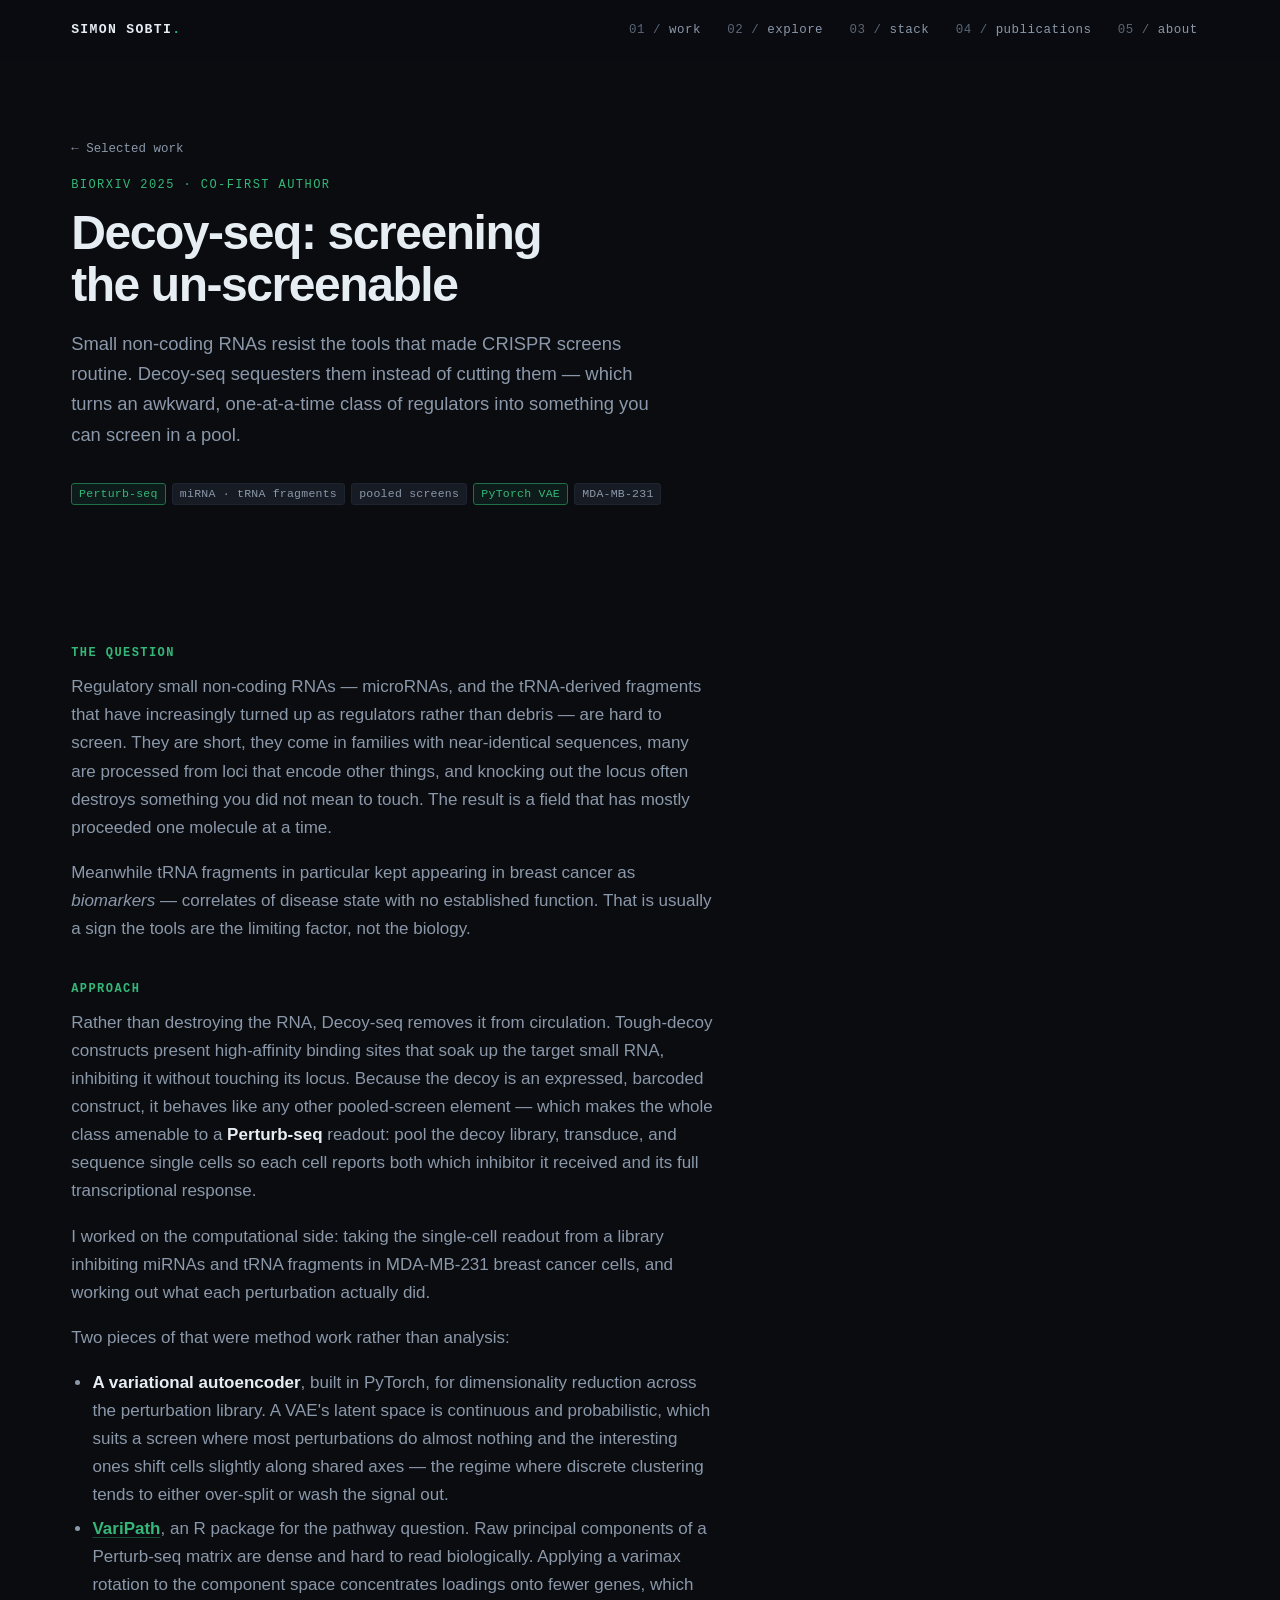
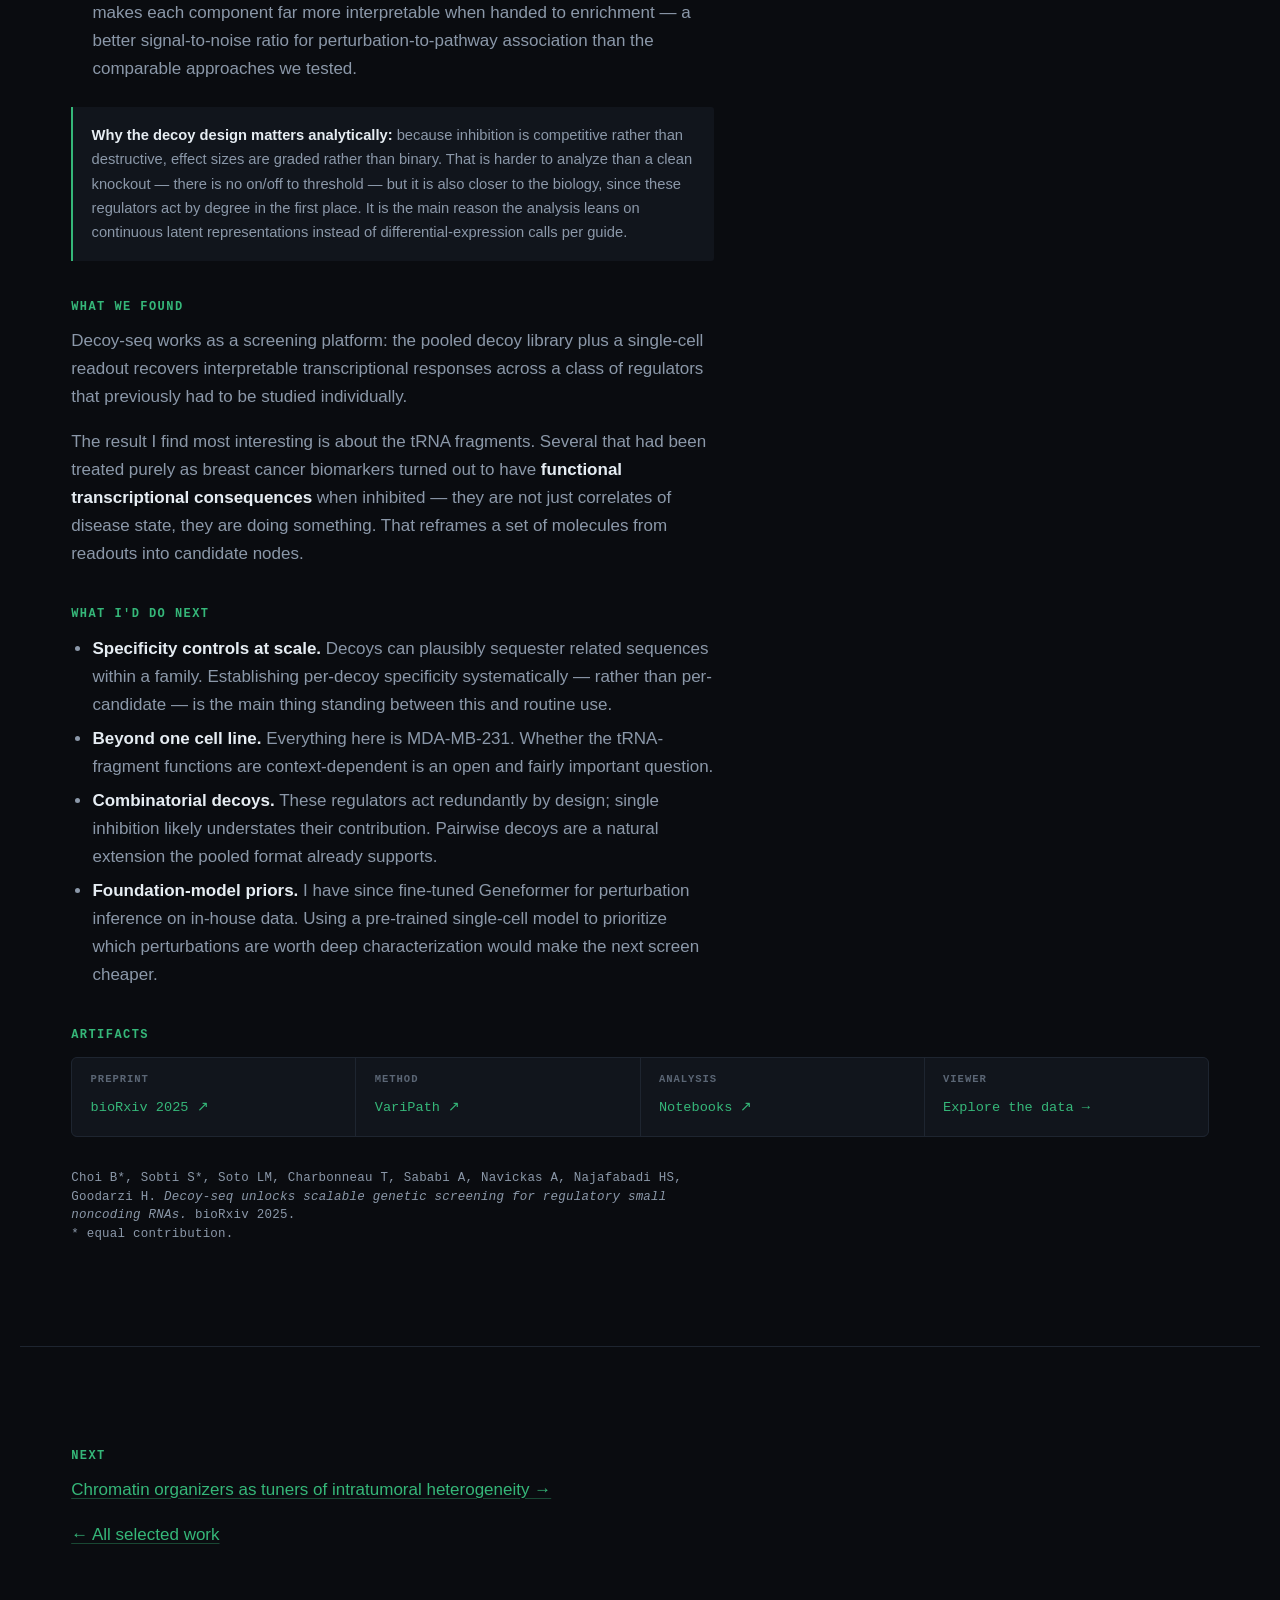
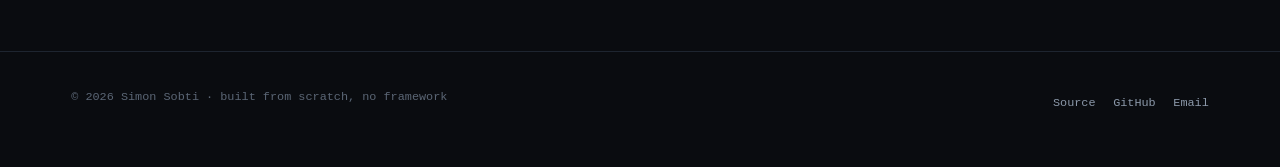
==== projects/decoy-seq.html @ b257220b "Show the quartile key in PC space only; version cached assets The inset key was drawn in both views." ====
<!doctype html>
<html lang="en" class="no-js">
<head>
<meta charset="utf-8">
<meta name="viewport" content="width=device-width, initial-scale=1">
<title>Decoy-seq — Simon Sobti</title>
<meta name="description" content="Decoy-seq: a pooled, decoy-based screen that makes regulatory small non-coding RNAs tractable at scale, read out by Perturb-seq in breast cancer cells.">
<link rel="canonical" href="https://ssobt.github.io/projects/decoy-seq.html">

<meta property="og:type" content="article">
<meta property="og:url" content="https://ssobt.github.io/projects/decoy-seq.html">
<meta property="og:title" content="Decoy-seq: scalable genetic screening for regulatory small noncoding RNAs">
<meta property="og:description" content="Small non-coding RNAs resist standard knockout screens. Decoys sequester them instead — and make the whole class screenable.">
<meta property="og:image" content="https://ssobt.github.io/assets/img/og.png">
<meta name="twitter:card" content="summary_large_image">

<link rel="icon" href="../assets/img/favicon.svg" type="image/svg+xml">
<link rel="stylesheet" href="../assets/css/site.css?v=202610140131">
<script>document.documentElement.className = 'js';</script>
</head>
<body>

<a class="skip-link" href="#main">Skip to content</a>

<header class="topbar">
  <div class="shell topbar__inner">
    <a class="topbar__mark" href="../index.html">Simon&nbsp;Sobti<span class="dot">.</span></a>
    <nav class="topbar__nav" aria-label="Sections">
      <a href="../index.html#work"><span class="topbar__n">01</span>work</a>
      <a href="../index.html#explore"><span class="topbar__n">02</span>explore</a>
      <a href="../index.html#stack"><span class="topbar__n">03</span>stack</a>
      <a href="../index.html#publications"><span class="topbar__n">04</span>publications</a>
      <a href="../index.html#about"><span class="topbar__n">05</span>about</a>
    </nav>
  </div>
</header>

<main id="main">

  <div class="shell masthead">
    <a class="masthead__back" href="../index.html#work">Selected work</a>
    <p class="masthead__kicker">bioRxiv 2025 · co-first author</p>
    <h1 class="masthead__title">Decoy-seq: screening the un-screenable</h1>
    <p class="masthead__standfirst">
      Small non-coding RNAs resist the tools that made CRISPR screens routine. Decoy-seq
      sequesters them instead of cutting them — which turns an awkward, one-at-a-time
      class of regulators into something you can screen in a pool.
    </p>
    <ul class="chips">
      <li><span class="chip chip--accent">Perturb-seq</span></li>
      <li><span class="chip">miRNA · tRNA fragments</span></li>
      <li><span class="chip">pooled screens</span></li>
      <li><span class="chip chip--accent">PyTorch VAE</span></li>
      <li><span class="chip">MDA-MB-231</span></li>
    </ul>
  </div>

  <section class="section shell">
    <div class="prose">

      <h3>The question</h3>
      <p>
        Regulatory small non-coding RNAs — microRNAs, and the tRNA-derived fragments that
        have increasingly turned up as regulators rather than debris — are hard to screen.
        They are short, they come in families with near-identical sequences, many are
        processed from loci that encode other things, and knocking out the locus often
        destroys something you did not mean to touch. The result is a field that has
        mostly proceeded one molecule at a time.
      </p>
      <p>
        Meanwhile tRNA fragments in particular kept appearing in breast cancer as
        <em>biomarkers</em> — correlates of disease state with no established function.
        That is usually a sign the tools are the limiting factor, not the biology.
      </p>

      <h3>Approach</h3>
      <p>
        Rather than destroying the RNA, Decoy-seq removes it from circulation. Tough-decoy
        constructs present high-affinity binding sites that soak up the target small RNA,
        inhibiting it without touching its locus. Because the decoy is an expressed,
        barcoded construct, it behaves like any other pooled-screen element — which makes
        the whole class amenable to a <strong>Perturb-seq</strong> readout: pool the decoy
        library, transduce, and sequence single cells so each cell reports both which
        inhibitor it received and its full transcriptional response.
      </p>
      <p>
        I worked on the computational side: taking the single-cell readout from a library
        inhibiting miRNAs and tRNA fragments in MDA-MB-231 breast cancer cells, and
        working out what each perturbation actually did.
      </p>
      <p>Two pieces of that were method work rather than analysis:</p>
      <ul>
        <li>
          <strong>A variational autoencoder</strong>, built in PyTorch, for dimensionality
          reduction across the perturbation library. A VAE's latent space is continuous and
          probabilistic, which suits a screen where most perturbations do almost nothing and
          the interesting ones shift cells slightly along shared axes — the regime where
          discrete clustering tends to either over-split or wash the signal out.
        </li>
        <li>
          <strong><a href="https://github.com/ssobt/VariPath" rel="noopener">VariPath</a></strong>,
          an R package for the pathway question. Raw principal components of a Perturb-seq
          matrix are dense and hard to read biologically. Applying a varimax rotation to the
          component space concentrates loadings onto fewer genes, which makes each component
          far more interpretable when handed to enrichment — a better signal-to-noise ratio
          for perturbation-to-pathway association than the comparable approaches we tested.
        </li>
      </ul>

      <div class="callout">
        <p>
          <strong>Why the decoy design matters analytically:</strong> because inhibition is
          competitive rather than destructive, effect sizes are graded rather than binary.
          That is harder to analyze than a clean knockout — there is no on/off to threshold —
          but it is also closer to the biology, since these regulators act by degree in the
          first place. It is the main reason the analysis leans on continuous latent
          representations instead of differential-expression calls per guide.
        </p>
      </div>

      <h3>What we found</h3>
      <p>
        Decoy-seq works as a screening platform: the pooled decoy library plus a single-cell
        readout recovers interpretable transcriptional responses across a class of regulators
        that previously had to be studied individually.
      </p>
      <p>
        The result I find most interesting is about the tRNA fragments. Several that had been
        treated purely as breast cancer biomarkers turned out to have <strong>functional
        transcriptional consequences</strong> when inhibited — they are not just correlates of
        disease state, they are doing something. That reframes a set of molecules from
        readouts into candidate nodes.
      </p>

      <h3>What I'd do next</h3>
      <ul>
        <li>
          <strong>Specificity controls at scale.</strong> Decoys can plausibly sequester
          related sequences within a family. Establishing per-decoy specificity systematically
          — rather than per-candidate — is the main thing standing between this and routine use.
        </li>
        <li>
          <strong>Beyond one cell line.</strong> Everything here is MDA-MB-231. Whether the
          tRNA-fragment functions are context-dependent is an open and fairly important question.
        </li>
        <li>
          <strong>Combinatorial decoys.</strong> These regulators act redundantly by design;
          single inhibition likely understates their contribution. Pairwise decoys are a
          natural extension the pooled format already supports.
        </li>
        <li>
          <strong>Foundation-model priors.</strong> I have since fine-tuned Geneformer for
          perturbation inference on in-house data. Using a pre-trained single-cell model to
          prioritize which perturbations are worth deep characterization would make the next
          screen cheaper.
        </li>
      </ul>

      <h3>Artifacts</h3>
    </div>

    <div class="artifacts">
      <a class="artifact" href="https://doi.org/10.1101/2025.01.25.634869" rel="noopener">
        <span class="artifact__k">Preprint</span>
        <span class="artifact__v">bioRxiv 2025 ↗</span>
      </a>
      <a class="artifact" href="https://github.com/ssobt/VariPath" rel="noopener">
        <span class="artifact__k">Method</span>
        <span class="artifact__v">VariPath ↗</span>
      </a>
      <a class="artifact" href="https://github.com/ssobt/nbs_decoyseq" rel="noopener">
        <span class="artifact__k">Analysis</span>
        <span class="artifact__v">Notebooks ↗</span>
      </a>
      <a class="artifact" href="../index.html#explore">
        <span class="artifact__k">Viewer</span>
        <span class="artifact__v">Explore the data →</span>
      </a>
    </div>

    <div class="prose" style="margin-top:2rem">
      <p class="mono">
        Choi B*, Sobti S*, Soto LM, Charbonneau T, Sababi A, Navickas A, Najafabadi HS,
        Goodarzi H. <em>Decoy-seq unlocks scalable genetic screening for regulatory small
        noncoding RNAs.</em> bioRxiv 2025.
        <br>* equal contribution.
      </p>
    </div>
  </section>

  <section class="section shell">
    <div class="prose">
      <h3>Next</h3>
      <p>
        <a href="ith.html">Chromatin organizers as tuners of intratumoral heterogeneity →</a>
      </p>
      <p>
        <a href="../index.html#work">← All selected work</a>
      </p>
    </div>
  </section>

</main>

<footer class="footer">
  <div class="shell footer__inner">
    <p>© <span data-year>2026</span> Simon Sobti · built from scratch, no framework</p>
    <p class="footer__links">
      <a href="https://github.com/ssobt/ssobt.github.io" rel="noopener">Source</a>
      <a href="https://github.com/ssobt" rel="noopener">GitHub</a>
      <a href="mailto:ssobti.mail@gmail.com">Email</a>
    </p>
  </div>
</footer>

<script type="module" src="../assets/js/site.js?v=202610140131"></script>
</body>
</html>
---- assets/css/site.css ----
/* ============================================================================
   Simon Sobti — personal site
   Dark instrument panel. No framework, no build step, no webfonts.
   ========================================================================= */

/* --- 1. Tokens ----------------------------------------------------------- */

:root {
  color-scheme: dark;

  /* Surfaces */
  --bg:        #0A0C10;
  --panel:     #11151C;
  --raised:    #161B24;
  --border:    #1E2530;
  --border-lit:#2C3646;

  /* Text — all pairs checked at AA or better against --bg / --panel */
  --fg:        #E6EDF3;
  --fg-muted:  #8B98A9;
  --fg-faint:  #5B6675;

  /* Accent — viridis-derived */
  --accent:    #35B779;
  --accent-dim:#1F6F49;
  --hot:       #FDE725;

  /* Categorical: Okabe–Ito, tuned for dark backgrounds */
  --c1: #56B4E9;  --c2: #E69F00;  --c3: #009E73;  --c4: #CC79A7;
  --c5: #F0E442;  --c6: #0072B2;  --c7: #D55E00;

  /* Type */
  --sans: -apple-system, BlinkMacSystemFont, "Segoe UI", Inter, Roboto,
          "Helvetica Neue", Arial, sans-serif;
  --mono: ui-monospace, "SF Mono", SFMono-Regular, "JetBrains Mono",
          Menlo, Consolas, "Liberation Mono", monospace;

  /* Rhythm */
  --measure: 68ch;
  --gutter: clamp(1.25rem, 4vw, 3.5rem);
  --shell: 1240px;
  --rail: 5.5rem;         /* width of the numbered section rail */

  --r-sm: 3px;
  --r-md: 6px;

  --t-fast: 120ms cubic-bezier(.4, 0, .2, 1);
  --t-med:  260ms cubic-bezier(.4, 0, .2, 1);
}

/* --- 2. Reset ------------------------------------------------------------ */

*, *::before, *::after { box-sizing: border-box; }

html {
  -webkit-text-size-adjust: 100%;
  scroll-behavior: smooth;
  scroll-padding-top: 5rem;
}

body {
  margin: 0;
  background: var(--bg);
  color: var(--fg);
  font-family: var(--sans);
  font-size: clamp(15px, 0.55vw + 13.6px, 17px);
  line-height: 1.65;
  -webkit-font-smoothing: antialiased;
  -moz-osx-font-smoothing: grayscale;
  overflow-x: hidden;
}

h1, h2, h3, h4 { margin: 0; font-weight: 600; line-height: 1.2; letter-spacing: -0.015em; }
p  { margin: 0 0 1em; }
p:last-child { margin-bottom: 0; }
ul, ol { margin: 0 0 1em; padding-left: 1.25em; }
li + li { margin-top: 0.35em; }
img, svg, canvas { max-width: 100%; display: block; }

a {
  color: var(--accent);
  text-decoration-color: color-mix(in srgb, var(--accent) 35%, transparent);
  text-underline-offset: 0.2em;
  transition: color var(--t-fast), text-decoration-color var(--t-fast);
}
a:hover { color: var(--hot); text-decoration-color: currentColor; }

:focus-visible {
  outline: 2px solid var(--hot);
  outline-offset: 3px;
  border-radius: var(--r-sm);
}

::selection { background: var(--accent-dim); color: #fff; }

.skip-link {
  position: absolute; left: -9999px; top: 0; z-index: 100;
  background: var(--accent); color: #05140C; padding: 0.7em 1.2em;
  font: 600 0.85rem var(--mono); border-radius: 0 0 var(--r-md) 0;
}
.skip-link:focus { left: 0; }

.visually-hidden {
  position: absolute; width: 1px; height: 1px; padding: 0; margin: -1px;
  overflow: hidden; clip: rect(0 0 0 0); white-space: nowrap; border: 0;
}

/* --- 3. Shell ------------------------------------------------------------ */

.shell {
  width: 100%;
  max-width: var(--shell);
  margin-inline: auto;
  padding-inline: var(--gutter);
}

/* --- 4. Top bar ---------------------------------------------------------- */

.topbar {
  position: sticky; top: 0; z-index: 50;
  background: color-mix(in srgb, var(--bg) 82%, transparent);
  backdrop-filter: saturate(150%) blur(12px);
  -webkit-backdrop-filter: saturate(150%) blur(12px);
  border-bottom: 1px solid transparent;
  transition: border-color var(--t-med), background var(--t-med);
}
.topbar[data-scrolled="true"] { border-bottom-color: var(--border); }

.topbar__inner {
  display: flex; align-items: center; gap: 1.5rem;
  height: 3.75rem;
}

.topbar__mark {
  font: 600 0.82rem/1 var(--mono);
  letter-spacing: 0.1em; text-transform: uppercase;
  color: var(--fg); text-decoration: none; white-space: nowrap;
}
.topbar__mark:hover { color: var(--accent); }
.topbar__mark .dot { color: var(--accent); }

.topbar__nav {
  display: flex; gap: 0.25rem; margin-left: auto;
  overflow-x: auto; scrollbar-width: none;
}
.topbar__nav::-webkit-scrollbar { display: none; }

.topbar__nav a {
  font: 500 0.78rem/1 var(--mono);
  letter-spacing: 0.04em;
  color: var(--fg-muted); text-decoration: none;
  padding: 0.55rem 0.7rem; border-radius: var(--r-sm);
  white-space: nowrap;
  transition: color var(--t-fast), background var(--t-fast);
}
.topbar__nav a:hover { color: var(--fg); background: var(--panel); }
.topbar__nav a[aria-current="true"] { color: var(--accent); }
.topbar__nav a[aria-current="true"]::before { content: "▸ "; }

.topbar__n { color: var(--fg-faint); }
.topbar__n::after { content: " / "; }
@media (max-width: 720px) {
  .topbar__n { display: none; }
  .topbar__inner { gap: 0.75rem; }
  .topbar__nav a { padding-inline: 0.45rem; }
}
/* Below ~470px the nav genuinely cannot fit. It scrolls — so fade the right
   edge to advertise that, rather than clipping links with no affordance. */
@media (max-width: 470px) {
  .topbar__nav a { font-size: 0.74rem; padding-inline: 0.4rem; }
  .topbar__nav {
    mask-image: linear-gradient(90deg, #000 84%, transparent 100%);
    -webkit-mask-image: linear-gradient(90deg, #000 84%, transparent 100%);
  }
}

/* --- 5. Section scaffolding --------------------------------------------- */

.section { padding-block: clamp(3.5rem, 8vw, 6.5rem); }
.section + .section { border-top: 1px solid var(--border); }

.section__head {
  display: grid;
  grid-template-columns: var(--rail) 1fr;
  gap: 0 1rem;
  margin-bottom: clamp(2rem, 4vw, 3rem);
}

.section__num {
  font: 600 0.8rem/1.9 var(--mono);
  color: var(--accent);
  letter-spacing: 0.08em;
}
.section__num::before { content: "▸ "; color: var(--fg-faint); }

.section__title {
  font-size: clamp(1.45rem, 3vw, 2rem);
  letter-spacing: -0.02em;
}
.section__lede {
  grid-column: 2;
  margin-top: 0.6rem;
  max-width: var(--measure);
  color: var(--fg-muted);
}
.section__body { grid-column: 1 / -1; min-width: 0; }

@media (max-width: 680px) {
  .section__head { grid-template-columns: 1fr; gap: 0.35rem; }
  .section__lede { grid-column: 1; }
}

/* --- 6. Mono metadata / chips ------------------------------------------- */

.mono {
  font: 500 0.78rem/1.5 var(--mono);
  letter-spacing: 0.02em;
  color: var(--fg-muted);
}

.chips { display: flex; flex-wrap: wrap; gap: 0.4rem; padding: 0; margin: 0; list-style: none; }
.chips li { margin: 0; }

.chip {
  display: inline-block;
  font: 500 0.72rem/1 var(--mono);
  letter-spacing: 0.02em;
  color: var(--fg-muted);
  background: var(--raised);
  border: 1px solid var(--border);
  border-radius: var(--r-sm);
  padding: 0.38em 0.6em;
  white-space: nowrap;
}
.chip--accent { color: var(--accent); border-color: var(--accent-dim); background: color-mix(in srgb, var(--accent) 9%, transparent); }

/* --- 7. Hero ------------------------------------------------------------- */

.hero {
  padding-block: clamp(3rem, 8vw, 6rem) clamp(3rem, 7vw, 5rem);
  position: relative;
}

.hero__grid {
  display: grid;
  grid-template-columns: minmax(0, 1.05fr) minmax(0, 0.95fr);
  gap: clamp(2rem, 5vw, 4rem);
  align-items: center;
}
.hero__grid > * { min-width: 0; }
@media (max-width: 900px) {
  .hero__grid { grid-template-columns: minmax(0, 1fr); gap: 2.5rem; }
}

.hero__eyebrow {
  font: 500 0.78rem/1 var(--mono);
  letter-spacing: 0.14em; text-transform: uppercase;
  color: var(--accent);
  margin-bottom: 1.1rem;
}

.hero__name {
  font-size: clamp(2.5rem, 7vw, 4.1rem);
  font-weight: 650;
  letter-spacing: -0.035em;
  line-height: 1.02;
  margin-bottom: 0.7rem;
}

.hero__role {
  font: 500 0.92rem/1.5 var(--mono);
  color: var(--fg-muted);
  margin-bottom: 1.6rem;
}
.hero__role .sep { color: var(--fg-faint); padding-inline: 0.45em; }

.hero__pitch {
  font-size: clamp(1.05rem, 1.7vw, 1.28rem);
  line-height: 1.55;
  max-width: 34ch;
  color: var(--fg);
  margin-bottom: 2rem;
}
.hero__pitch strong { color: var(--accent); font-weight: 600; }

/* Stat strip — reads like a results line */
.stats {
  display: grid;
  grid-template-columns: repeat(auto-fit, minmax(7.5rem, 1fr));
  gap: 1px;
  background: var(--border);
  border: 1px solid var(--border);
  border-radius: var(--r-md);
  overflow: hidden;
  margin-bottom: 2rem;
}
.stat { background: var(--panel); padding: 0.85rem 0.95rem; }
.stat__n {
  display: block;
  font: 600 1.35rem/1.1 var(--mono);
  color: var(--fg);
  letter-spacing: -0.02em;
}
.stat__l {
  display: block; margin-top: 0.3rem;
  font: 500 0.68rem/1.35 var(--mono);
  letter-spacing: 0.04em; text-transform: uppercase;
  color: var(--fg-faint);
}

/* Link row */
.linkrow { display: flex; flex-wrap: wrap; gap: 0.6rem; }

.btn {
  display: inline-flex; align-items: center; gap: 0.45em;
  font: 500 0.82rem/1 var(--mono);
  letter-spacing: 0.02em;
  text-decoration: none;
  padding: 0.7em 1em;
  border-radius: var(--r-md);
  border: 1px solid var(--border-lit);
  background: var(--raised);
  color: var(--fg);
  cursor: pointer;
  transition: border-color var(--t-fast), background var(--t-fast), color var(--t-fast), transform var(--t-fast);
}
.btn:hover { border-color: var(--accent); color: var(--accent); transform: translateY(-1px); }
.btn--primary {
  background: var(--accent); border-color: var(--accent); color: #05140C; font-weight: 600;
}
.btn--primary:hover { background: var(--hot); border-color: var(--hot); color: #14140A; }

/* Hero figure panel */
.hero__figure {
  position: relative;
  border: 1px solid var(--border);
  border-radius: var(--r-md);
  background:
    radial-gradient(120% 100% at 70% 0%, #141A24 0%, var(--panel) 55%, #0C1016 100%);
  overflow: hidden;
  aspect-ratio: 1 / 1;
}
@media (max-width: 900px) { .hero__figure { aspect-ratio: 4 / 3; } }

.hero__figure canvas { width: 100%; height: 100%; display: block; }

.hero__figure::after {   /* faint grid, like an instrument readout */
  content: ""; position: absolute; inset: 0; pointer-events: none;
  background-image:
    linear-gradient(var(--border) 1px, transparent 1px),
    linear-gradient(90deg, var(--border) 1px, transparent 1px);
  background-size: 48px 48px;
  opacity: 0.35;
  mask-image: radial-gradient(circle at 50% 50%, #000 40%, transparent 78%);
  -webkit-mask-image: radial-gradient(circle at 50% 50%, #000 40%, transparent 78%);
}

.hero__figcap {
  position: absolute; left: 0; right: 0; bottom: 0; z-index: 2;
  display: flex; align-items: center; justify-content: space-between; gap: 1rem;
  padding: 0.7rem 0.85rem;
  font: 500 0.68rem/1.3 var(--mono);
  color: var(--fg-faint);
  background: linear-gradient(transparent, color-mix(in srgb, var(--bg) 90%, transparent) 55%);
}
.hero__figcap a { color: var(--fg-muted); text-decoration: none; white-space: nowrap; }
.hero__figcap a:hover { color: var(--accent); }

/* --- 8. Work cards ------------------------------------------------------- */

.cards {
  display: grid;
  grid-template-columns: repeat(auto-fill, minmax(min(100%, 22rem), 1fr));
  gap: 1px;
  background: var(--border);
  border: 1px solid var(--border);
  border-radius: var(--r-md);
  overflow: hidden;
}

.card {
  background: var(--panel);
  padding: clamp(1.3rem, 2.4vw, 1.9rem);
  display: flex; flex-direction: column; gap: 0.85rem;
  transition: background var(--t-med);
}
.card:hover { background: var(--raised); }

.card__top { display: flex; align-items: baseline; justify-content: space-between; gap: 1rem; }
.card__idx { font: 600 0.72rem/1 var(--mono); color: var(--fg-faint); letter-spacing: 0.08em; }
.card__year { font: 500 0.72rem/1 var(--mono); color: var(--fg-faint); }

.card__title { font-size: 1.08rem; letter-spacing: -0.015em; }
.card__title a { color: var(--fg); text-decoration: none; }
.card__title a:hover { color: var(--accent); }

.card__result {
  color: var(--fg-muted);
  font-size: 0.93rem;
  margin: 0;
}
.card__result strong { color: var(--fg); font-weight: 600; }

.card__links {
  display: flex; flex-wrap: wrap; gap: 0.9rem;
  margin-top: auto; padding-top: 0.4rem;
  font: 500 0.76rem/1 var(--mono);
}
.card__links a { text-decoration: none; }
.card__links a::after { content: " ↗"; color: var(--fg-faint); }
.card__links a[data-internal]::after { content: " →"; }

/* --- 9. Explorer --------------------------------------------------------- */

.explorer {
  min-width: 0;
  border: 1px solid var(--border);
  border-radius: var(--r-md);
  background: var(--panel);
  overflow: hidden;
}

.explorer__bar {
  display: flex; flex-wrap: wrap; align-items: center; gap: 0.5rem 1.4rem;
  padding: 0.85rem 1rem;
  border-bottom: 1px solid var(--border);
  background: var(--raised);
}

.ctl { display: flex; align-items: center; gap: 0.5rem; min-width: 0; flex-wrap: wrap; }
.ctl__label {
  font: 500 0.7rem/1 var(--mono);
  letter-spacing: 0.06em; text-transform: uppercase;
  color: var(--fg-faint);
}

.seg {
  display: flex; flex-wrap: wrap; gap: 1px;
  min-width: 0;
  background: var(--border);
  border: 1px solid var(--border);
  border-radius: var(--r-sm);
  overflow: hidden;
}
.seg button {
  appearance: none; border: 0; cursor: pointer;
  font: 500 0.74rem/1 var(--mono);
  padding: 0.5em 0.75em;
  background: var(--panel); color: var(--fg-muted);
  transition: background var(--t-fast), color var(--t-fast);
}
.seg button:hover { color: var(--fg); background: var(--raised); }
.seg button[aria-pressed="true"] { background: var(--accent); color: #05140C; font-weight: 600; }

.explorer__stage {
  position: relative;
  display: grid;
  grid-template-columns: minmax(0, 1fr) 15rem;
}
.explorer__stage > * { min-width: 0; }
@media (max-width: 820px) { .explorer__stage { grid-template-columns: minmax(0, 1fr); } }

.explorer__plot {
  position: relative;
  aspect-ratio: 16 / 10;
  min-height: 300px;
  background:
    radial-gradient(130% 110% at 50% 10%, #12171F 0%, var(--panel) 60%, #0B0E13 100%);
  touch-action: none;
}
.explorer__plot canvas { width: 100%; height: 100%; cursor: crosshair; }

.explorer__side {
  border-left: 1px solid var(--border);
  padding: 1rem;
  display: flex; flex-direction: column; gap: 1rem;
  min-width: 0;
}
@media (max-width: 820px) {
  .explorer__side { border-left: 0; border-top: 1px solid var(--border); }
}

/* Legend */
.legend { display: flex; flex-direction: column; gap: 1px; margin: 0; padding: 0; list-style: none; }
.legend li { margin: 0; }
.legend__item {
  display: flex; align-items: center; gap: 0.55rem; width: 100%;
  appearance: none; border: 0; background: transparent; cursor: pointer;
  padding: 0.4rem 0.45rem; border-radius: var(--r-sm);
  font: 500 0.76rem/1.3 var(--mono);
  color: var(--fg-muted); text-align: left;
  transition: background var(--t-fast), color var(--t-fast), opacity var(--t-fast);
}
.legend__item:hover { background: var(--raised); color: var(--fg); }
.legend__item[aria-pressed="false"] { opacity: 0.38; }
.legend__swatch {
  width: 0.7rem; height: 0.7rem; border-radius: 2px; flex: none;
  box-shadow: 0 0 0 1px rgba(255,255,255,0.14) inset;
}
.legend__name { flex: 1 1 auto; min-width: 0; overflow: hidden; text-overflow: ellipsis; white-space: nowrap; }
.legend__n { flex: none; color: var(--fg-faint); font-size: 0.72rem; font-variant-numeric: tabular-nums; }

/* Color key sitting inside the plot, so the mapping is next to the marks
   rather than off in the side panel. */
.plotkey {
  position: absolute;
  top: 0.75rem;
  left: calc(56px + 0.5rem);   /* clear of the rotated axis label */
  z-index: 3;
  margin: 0; padding: 0.5rem 0.65rem;
  list-style: none;
  display: grid;
  grid-template-columns: auto auto auto auto;
  gap: 0.22rem 0.5rem;
  align-items: baseline;
  background: color-mix(in srgb, var(--bg) 78%, transparent);
  border: 1px solid var(--border);
  border-radius: var(--r-sm);
  backdrop-filter: blur(3px);
  -webkit-backdrop-filter: blur(3px);
  pointer-events: none;        /* never block hover on the points beneath */
  font: 500 0.72rem/1.3 var(--mono);
  opacity: 0;                  /* PC space only; see syncKey() in cohort.js */
  visibility: hidden;
  transition: opacity var(--t-fast), visibility var(--t-fast);
}
.plotkey[data-on="true"] { opacity: 1; visibility: visible; }
.plotkey__row { display: contents; }
.plotkey__dot {
  width: 0.62rem; height: 0.62rem; border-radius: 50%;
  align-self: center;
  box-shadow: 0 0 0 1px rgba(255,255,255,0.15) inset;
}
.plotkey__name { color: var(--fg); font-weight: 600; white-space: nowrap; }
.plotkey__note { color: var(--fg-faint); white-space: nowrap; }
.plotkey__n { color: var(--fg-muted); font-variant-numeric: tabular-nums; text-align: right; }
.plotkey .is-muted .plotkey__name { color: var(--fg-muted); font-weight: 500; }

@media (max-width: 560px) {
  .plotkey {
    left: 0.5rem; top: 0.5rem;
    padding: 0.4rem 0.5rem;
    font-size: 0.66rem;
    /* the note is dropped below, so the track count drops with it */
    grid-template-columns: auto 1fr auto;
  }
  .plotkey__note { display: none; }   /* keep it from crowding a small plot */
}

/* Continuous colorbar */
.colorbar { display: none; flex-direction: column; gap: 0.4rem; }
.colorbar[data-on="true"] { display: flex; }
.colorbar__ramp { height: 0.65rem; border-radius: 2px; box-shadow: 0 0 0 1px var(--border) inset; }
.colorbar__ticks {
  display: flex; justify-content: space-between;
  font: 500 0.68rem/1 var(--mono); color: var(--fg-faint);
  font-variant-numeric: tabular-nums;
}

/* Tooltip */
.tip {
  position: absolute; z-index: 5; pointer-events: none;
  opacity: 0; transform: translate(-50%, calc(-100% - 12px));
  background: var(--bg);
  border: 1px solid var(--border-lit);
  border-radius: var(--r-sm);
  padding: 0.5rem 0.65rem;
  font: 500 0.72rem/1.55 var(--mono);
  color: var(--fg);
  white-space: nowrap;
  box-shadow: 0 8px 24px rgba(0,0,0,0.55);
  transition: opacity var(--t-fast);
}
.tip[data-on="true"] { opacity: 1; }
.tip dt { color: var(--fg-faint); display: inline; }
.tip dd { display: inline; margin: 0 0 0 0.4em; color: var(--fg); }
.tip div + div { margin-top: 0.1rem; }

/* Status / loading / error overlay */
.explorer__status {
  position: absolute; inset: 0; z-index: 4;
  display: none; place-items: center;
  padding: 1.5rem; text-align: center;
  background: color-mix(in srgb, var(--panel) 92%, transparent);
}
.explorer__status[data-on="true"] { display: grid; }
.explorer__status p { max-width: 42ch; color: var(--fg-muted); font: 500 0.82rem/1.6 var(--mono); }

/* Figure caption — set like a journal figure */
.figcap {
  border-top: 1px solid var(--border);
  padding: 0.9rem 1rem;
  font: 400 0.78rem/1.65 var(--mono);
  color: var(--fg-faint);
  background: var(--raised);
}
.figcap b { color: var(--fg-muted); font-weight: 600; }

/* Accessible data table mirroring the canvas */
.datatable { margin-top: 1rem; }
.datatable > summary {
  cursor: pointer; list-style: none;
  font: 500 0.76rem/1 var(--mono);
  color: var(--fg-muted);
  padding: 0.55rem 0;
}
.datatable > summary::-webkit-details-marker { display: none; }
.datatable > summary::before { content: "▸ "; color: var(--fg-faint); }
.datatable[open] > summary::before { content: "▾ "; }
.datatable > summary:hover { color: var(--accent); }

.tbl-wrap { overflow-x: auto; }
table.tbl {
  width: 100%; border-collapse: collapse;
  font: 500 0.78rem/1.5 var(--mono);
}
table.tbl th, table.tbl td {
  text-align: left; padding: 0.5rem 0.75rem;
  border-bottom: 1px solid var(--border);
  white-space: nowrap;
}
table.tbl th { color: var(--fg-faint); font-weight: 600; text-transform: uppercase; font-size: 0.68rem; letter-spacing: 0.06em; }
table.tbl td { color: var(--fg-muted); }
table.tbl td:first-child { color: var(--fg); }
table.tbl .num { text-align: right; font-variant-numeric: tabular-nums; }

@media (max-width: 560px) {
  .explorer__bar { gap: 0.75rem; }
  .ctl { flex-direction: column; align-items: flex-start; gap: 0.35rem; width: 100%; }
  .seg { width: 100%; }
  .seg button { flex: 1 1 auto; }
  .explorer__plot { aspect-ratio: 1 / 1; }
}

/* --- 9b. Discovery-arc steps -------------------------------------------- */

.step {
  display: grid;
  grid-template-columns: var(--rail) minmax(0, 1fr);
  gap: 0 1rem;
  padding-block: clamp(1.75rem, 3.5vw, 2.75rem) 1.25rem;
}
.step__label {
  grid-column: 1 / -1;
  font: 600 0.72rem/1.6 var(--mono);
  letter-spacing: 0.1em; text-transform: uppercase;
  color: var(--accent);
  margin: 0 0 0.6rem;
}
.step__title {
  grid-column: 2;
  font-size: clamp(1.15rem, 2.2vw, 1.5rem);
  letter-spacing: -0.02em;
  margin-bottom: 0.85rem;
}
.step__text { grid-column: 2; max-width: var(--measure); }
.step__text p { color: var(--fg-muted); }
.step__text strong { color: var(--fg); font-weight: 600; }

.step__links {
  display: flex; flex-wrap: wrap; gap: 1.1rem;
  margin-top: 1.1rem;
  font: 500 0.78rem/1 var(--mono);
}
.step__links a { text-decoration: none; }
.step__links a::after { content: " ↗"; color: var(--fg-faint); }
.step__links a[data-internal]::after { content: " →"; }

/* The rail is a left margin on wide screens and disappears on narrow ones. */
@media (max-width: 680px) {
  .step { grid-template-columns: 1fr; }
  .step__title, .step__text { grid-column: 1; }
}

.figure-block { margin-block: 0.5rem 1.5rem; }

.callout--tight { margin: 1.25rem 0 0; }
.callout--tight p { font-size: 0.88rem; }
.callout--tight b { color: var(--fg); }

/* --- 9c. Cohort readout panel ------------------------------------------- */

.readout { display: flex; flex-direction: column; gap: 0.9rem; min-width: 0; }

.readout__head {
  display: flex; align-items: center; flex-wrap: wrap; gap: 0.5rem;
  margin: 0;
  font-size: 1.02rem;
}
.readout__head strong { color: var(--fg); font-weight: 650; letter-spacing: -0.01em; }

.readout__grid {
  display: grid;
  grid-template-columns: 1fr;
  gap: 0.15rem 0;
  margin: 0;
  font: 500 0.74rem/1.45 var(--mono);
}
.readout__grid dt {
  color: var(--fg-faint);
  text-transform: uppercase;
  letter-spacing: 0.05em;
  font-size: 0.66rem;
  margin-top: 0.45rem;
}
.readout__grid dd { margin: 0; color: var(--fg); }
.readout__grid dd.is-hit  { color: var(--accent); font-weight: 600; }
.readout__grid dd.is-null { color: var(--fg-muted); }

.readout__verdict {
  margin: 0;
  font-size: 0.82rem;
  line-height: 1.5;
  color: var(--fg-muted);
  border-left: 2px solid var(--border-lit);
  padding-left: 0.7rem;
}

.readout__cite {
  border-top: 1px solid var(--border);
  padding-top: 0.8rem;
}
.readout__citehead {
  font: 600 0.62rem/1 var(--mono);
  letter-spacing: 0.09em; text-transform: uppercase;
  color: var(--fg-faint);
  margin: 0 0 0.5rem;
}
.readout__src {
  margin: 0.55rem 0 0;
  font: 500 0.68rem/1.5 var(--mono);
  color: var(--fg-faint);
}
.readout__src a { text-decoration: none; }

/* --- 10. Stack layers ---------------------------------------------------- */

.layers { display: flex; flex-direction: column; gap: 1px; background: var(--border); border: 1px solid var(--border); border-radius: var(--r-md); overflow: hidden; }

.layer {
  display: grid;
  grid-template-columns: var(--rail) minmax(0, 1fr);
  gap: 0 1rem;
  background: var(--panel);
  padding: 1.15rem clamp(1rem, 2vw, 1.5rem);
  transition: background var(--t-med);
}
.layer:hover { background: var(--raised); }

.layer__name {
  font: 600 0.72rem/1.7 var(--mono);
  letter-spacing: 0.1em; text-transform: uppercase;
  color: var(--accent);
}
.layer__body { min-width: 0; }
.layer__note { color: var(--fg-muted); font-size: 0.88rem; margin: 0 0 0.6rem; }

@media (max-width: 680px) {
  .layer { grid-template-columns: 1fr; gap: 0.5rem; }
}

/* --- 11. Publications ---------------------------------------------------- */

.pubs { list-style: none; margin: 0; padding: 0; }
.pubs > li { margin: 0; padding: 1.15rem 0; border-bottom: 1px solid var(--border); }
.pubs > li:first-child { padding-top: 0; }

.pub__title { font-size: 1rem; line-height: 1.4; margin-bottom: 0.4rem; }
.pub__title a { color: var(--fg); text-decoration: none; }
.pub__title a:hover { color: var(--accent); }

.pub__authors { font: 400 0.82rem/1.6 var(--mono); color: var(--fg-muted); margin: 0 0 0.35rem; }
.pub__authors .me { color: var(--accent); font-weight: 600; }
.pub__venue { font: 500 0.76rem/1.5 var(--mono); color: var(--fg-faint); }
.pub__venue em { color: var(--fg-muted); font-style: normal; }

.footnote { font: 400 0.76rem/1.6 var(--mono); color: var(--fg-faint); margin-top: 1.25rem; }

/* --- 12. About / contact ------------------------------------------------- */

.about {
  display: grid;
  grid-template-columns: minmax(0, 1.15fr) minmax(0, 0.85fr);
  gap: clamp(2rem, 5vw, 4rem);
  align-items: start;
}
@media (max-width: 820px) { .about { grid-template-columns: 1fr; } }

.about__prose {
  max-width: var(--measure);
  display: flow-root;
}

.portrait {
  /* Not tied to the measure — the crop is a portrait, and running it the full
     width of the prose would make it ~810px tall and swamp the section. */
  width: min(340px, 100%);
  margin: 0 0 1.75rem;
  border: 1px solid var(--border);
  border-radius: var(--r-md);
  overflow: hidden;
  background: var(--panel);
  line-height: 0;
}
.portrait picture { display: block; }
.portrait img {
  display: block;
  width: 100%;
  height: auto;   /* shown at its own aspect ratio; the crop is deliberate */
}

.about__prose p { color: var(--fg-muted); }
.about__prose strong { color: var(--fg); font-weight: 600; }

.contact {
  border: 1px solid var(--border);
  border-radius: var(--r-md);
  background: var(--panel);
  padding: 1.25rem;
}
.contact__h {
  font: 600 0.7rem/1 var(--mono);
  letter-spacing: 0.1em; text-transform: uppercase;
  color: var(--fg-faint); margin-bottom: 0.9rem;
}
.contact__list { list-style: none; margin: 0; padding: 0; display: flex; flex-direction: column; gap: 0.65rem; }
.contact__list li { margin: 0; }
.contact__list a {
  display: flex; align-items: baseline; gap: 0.6rem;
  font: 500 0.82rem/1.4 var(--mono);
  text-decoration: none; color: var(--fg);
}
.contact__list a:hover { color: var(--accent); }
.contact__list .k { color: var(--fg-faint); flex: none; width: 4.5rem; font-size: 0.72rem; text-transform: uppercase; letter-spacing: 0.05em; }
.contact__list .v { overflow: hidden; text-overflow: ellipsis; }

/* --- 13. Project deep-dive pages ----------------------------------------- */

.masthead { padding-block: clamp(2.5rem, 6vw, 4.5rem) clamp(1.5rem, 3vw, 2.5rem); }
.masthead__back {
  font: 500 0.78rem/1 var(--mono); text-decoration: none;
  display: inline-block; margin-bottom: 1.5rem; color: var(--fg-muted);
}
.masthead__back::before { content: "← "; }
.masthead__back:hover { color: var(--accent); }

.masthead__kicker {
  font: 500 0.75rem/1 var(--mono);
  letter-spacing: 0.12em; text-transform: uppercase;
  color: var(--accent); margin-bottom: 1rem;
}
.masthead__title {
  font-size: clamp(1.9rem, 4.5vw, 3rem);
  letter-spacing: -0.03em; line-height: 1.08;
  max-width: 20ch; margin-bottom: 1.1rem;
}
.masthead__standfirst {
  font-size: clamp(1rem, 1.6vw, 1.15rem);
  color: var(--fg-muted); max-width: 58ch; margin-bottom: 1.75rem;
}

.prose { max-width: var(--measure); }
.prose h3 {
  font: 600 0.75rem/1 var(--mono);
  letter-spacing: 0.12em; text-transform: uppercase;
  color: var(--accent);
  margin: 2.5rem 0 0.9rem;
}
.prose h3:first-child { margin-top: 0; }
.prose p, .prose li { color: var(--fg-muted); }
.prose strong { color: var(--fg); font-weight: 600; }
.prose code {
  font: 500 0.86em var(--mono);
  background: var(--raised); border: 1px solid var(--border);
  border-radius: var(--r-sm); padding: 0.1em 0.35em; color: var(--fg);
}

.callout {
  border-left: 2px solid var(--accent);
  background: var(--panel);
  padding: 1rem 1.15rem;
  border-radius: 0 var(--r-sm) var(--r-sm) 0;
  margin: 1.5rem 0;
}
.callout p { color: var(--fg-muted); margin: 0; font-size: 0.92rem; }
.callout p + p { margin-top: 0.7em; }

.artifacts {
  display: grid;
  grid-template-columns: repeat(auto-fit, minmax(min(100%, 15rem), 1fr));
  gap: 1px; background: var(--border);
  border: 1px solid var(--border); border-radius: var(--r-md);
  overflow: hidden; margin-top: 1rem;
}
.artifact {
  background: var(--panel); padding: 1rem 1.15rem;
  text-decoration: none; display: block;
  transition: background var(--t-fast);
}
.artifact:hover { background: var(--raised); }
.artifact__k {
  font: 600 0.66rem/1 var(--mono); letter-spacing: 0.09em;
  text-transform: uppercase; color: var(--fg-faint); display: block; margin-bottom: 0.45rem;
}
.artifact__v { font: 500 0.85rem/1.4 var(--mono); color: var(--accent); }
.artifact:hover .artifact__v { color: var(--hot); }

/* --- 14. Footer ---------------------------------------------------------- */

.footer {
  border-top: 1px solid var(--border);
  padding-block: 2.25rem 3rem;
}
.footer__inner {
  display: flex; flex-wrap: wrap; gap: 1rem 2rem;
  align-items: center; justify-content: space-between;
  font: 500 0.74rem/1.6 var(--mono);
  color: var(--fg-faint);
}
.footer__inner a { color: var(--fg-muted); text-decoration: none; }
.footer__inner a:hover { color: var(--accent); }
.footer__links { display: flex; flex-wrap: wrap; gap: 1.1rem; }

/* --- 15. Reveal on scroll ------------------------------------------------ */

.reveal { opacity: 0; transform: translateY(14px); }
.reveal[data-shown="true"] {
  opacity: 1; transform: none;
  transition: opacity 620ms cubic-bezier(.2,.6,.2,1), transform 620ms cubic-bezier(.2,.6,.2,1);
}
/* Without JS the reveal class must never hide content. */
.no-js .reveal { opacity: 1; transform: none; }

/* --- 16. Motion & print -------------------------------------------------- */

@media (prefers-reduced-motion: reduce) {
  html { scroll-behavior: auto; }
  *, *::before, *::after {
    animation-duration: 0.01ms !important;
    animation-iteration-count: 1 !important;
    transition-duration: 0.01ms !important;
  }
  .reveal { opacity: 1; transform: none; }
}

@media print {
  .topbar, .hero__figure, .explorer, .footer { display: none; }
  body { background: #fff; color: #000; }
  a { color: #000; }
}

/* --- 17. Color scheme --------------------------------------------------
   No prefers-color-scheme override: this design is committed to dark, and
   `color-scheme: dark` on :root above tells the browser to render form
   controls and scrollbars to match.
   ------------------------------------------------------------------------ */
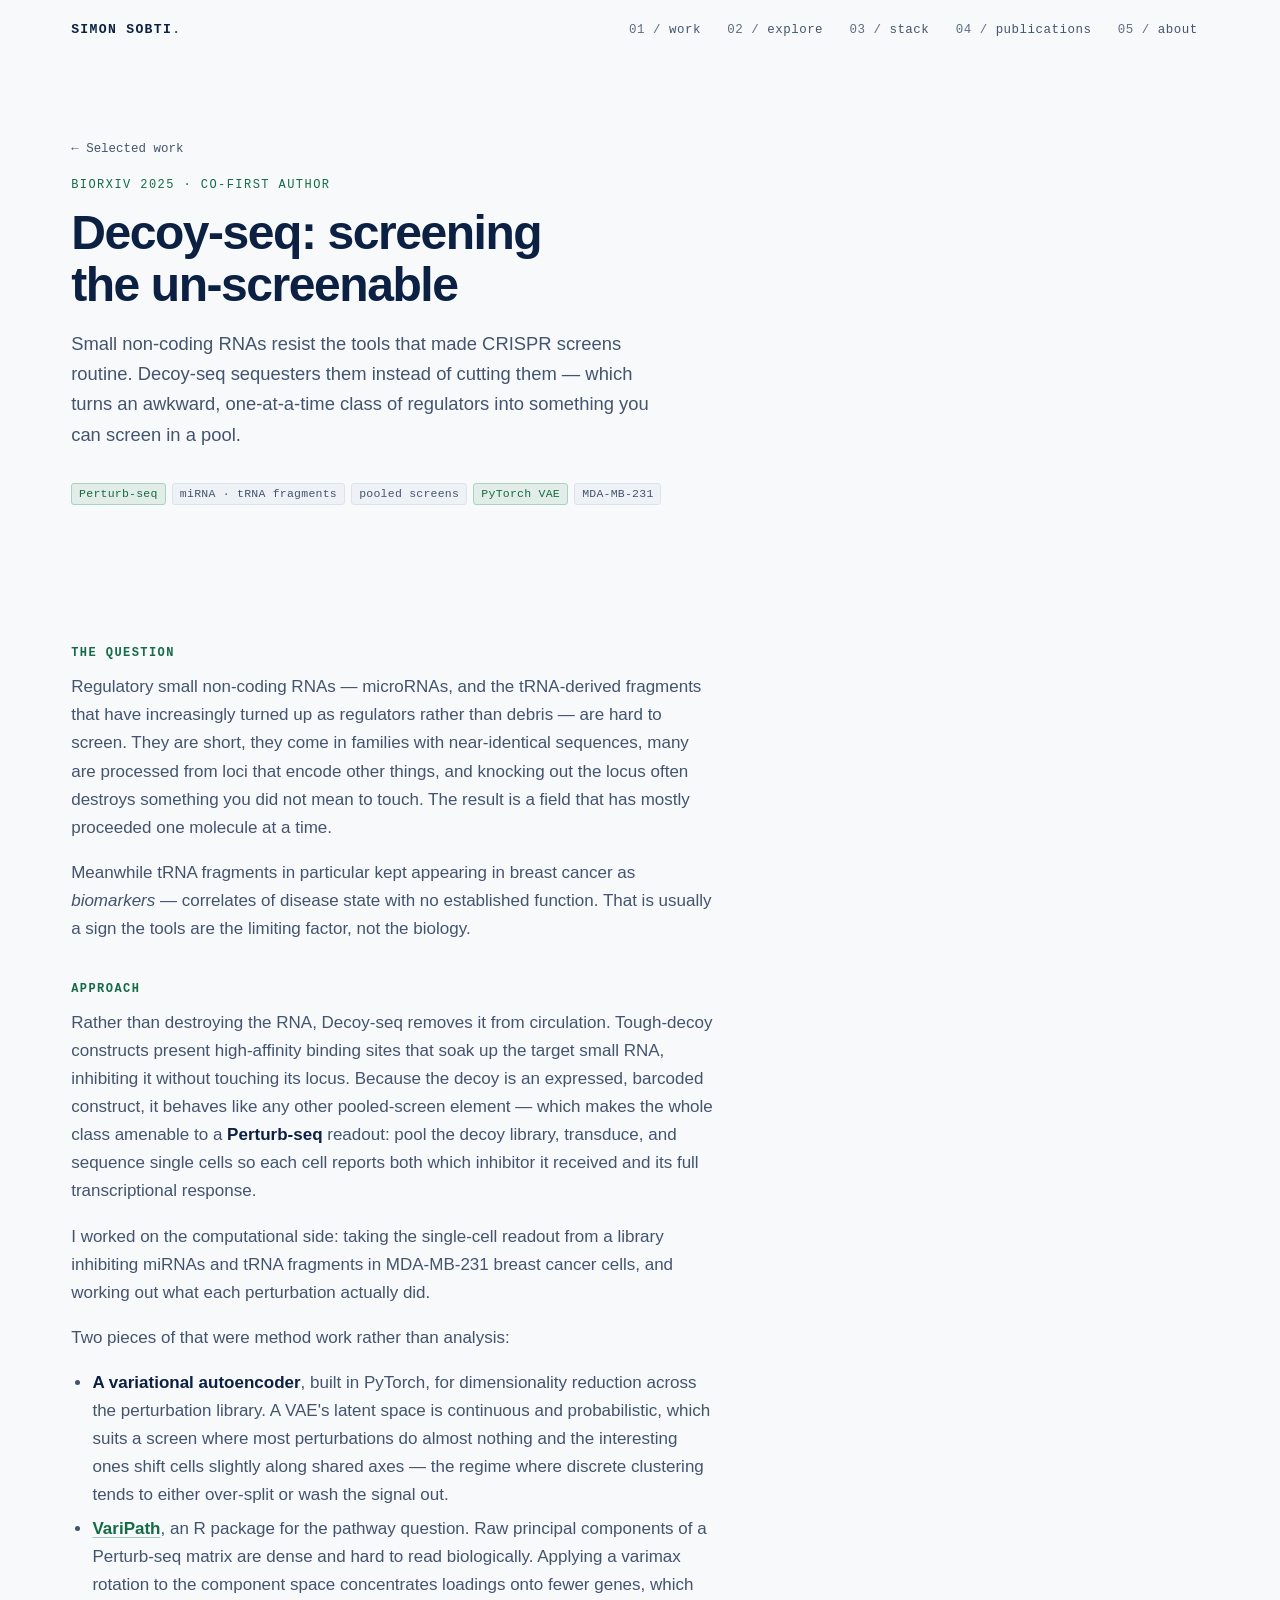
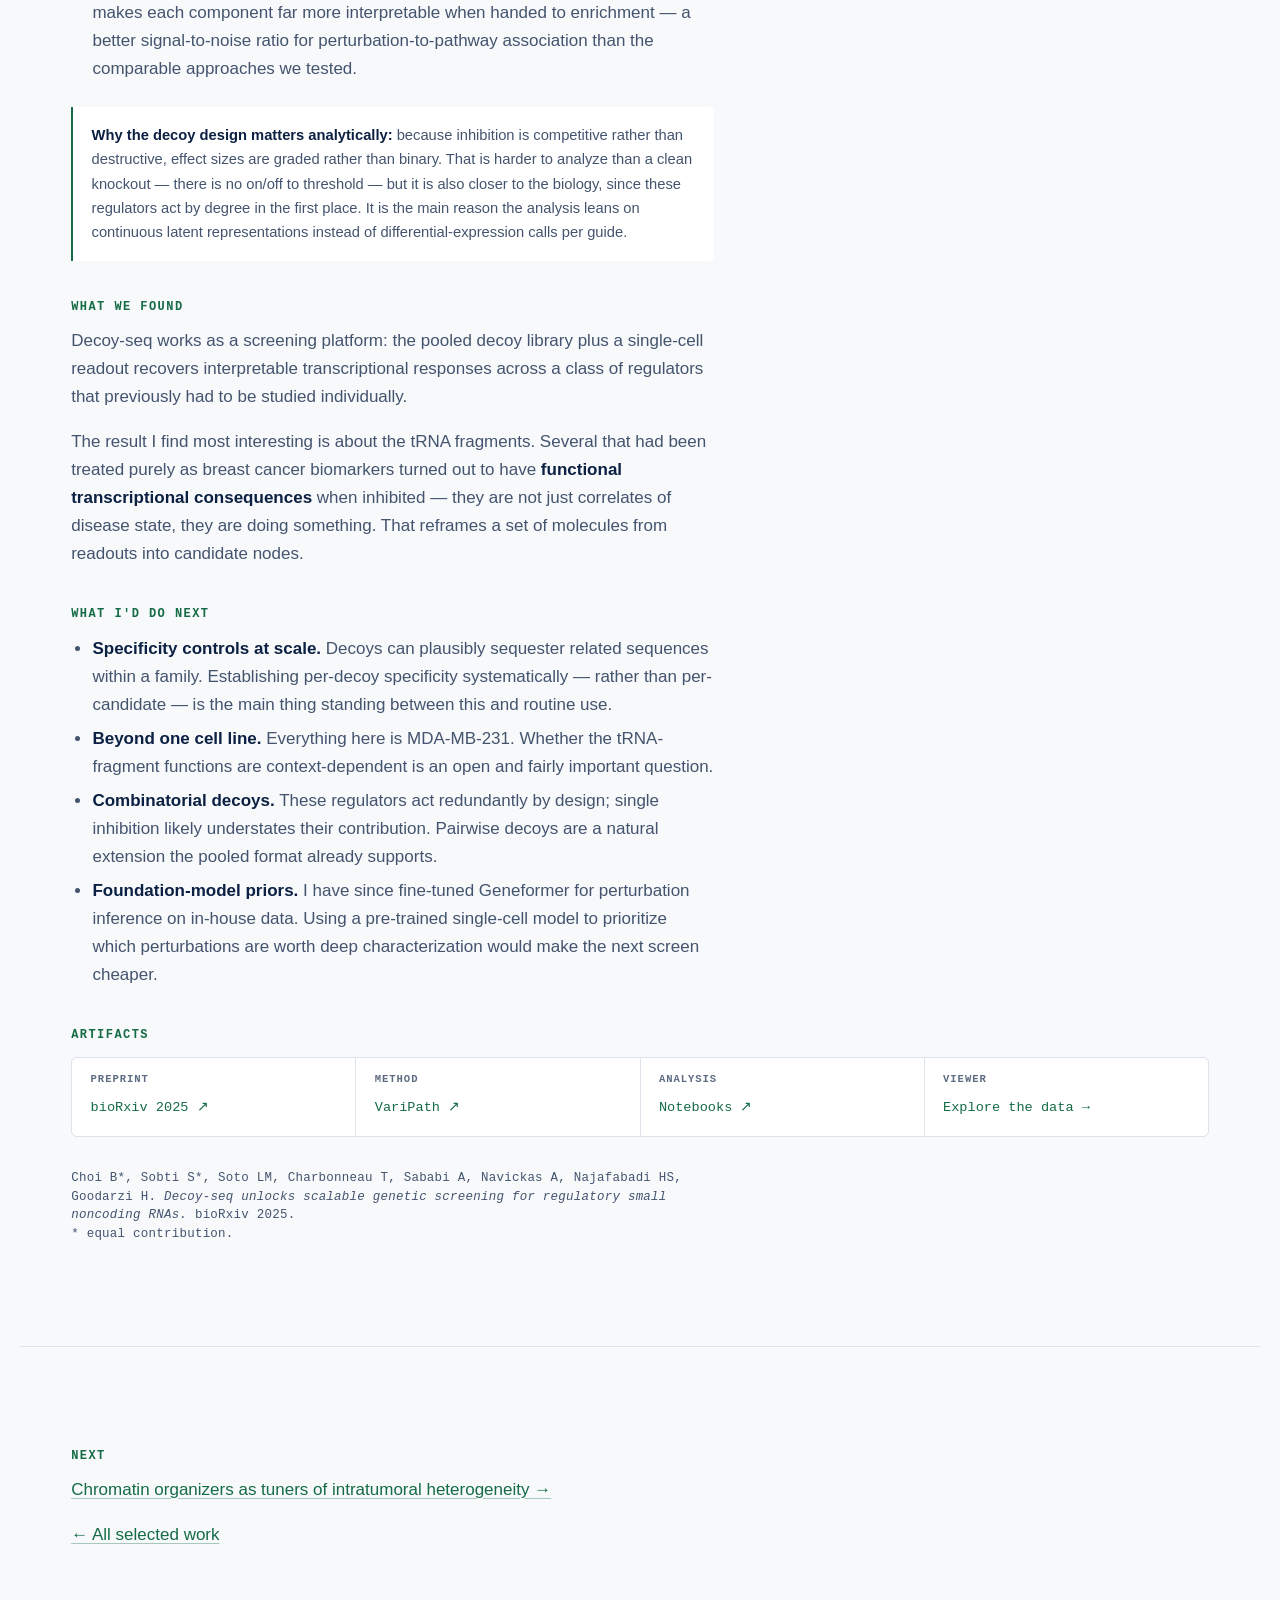
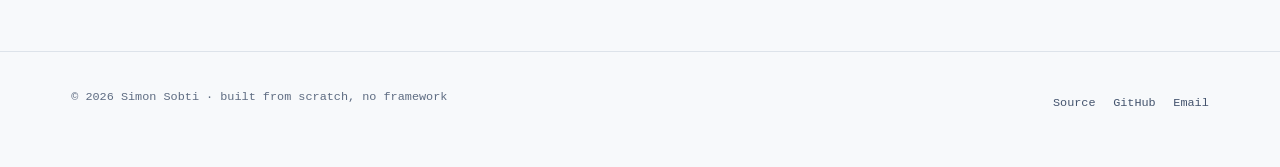
==== commit 622ba579: "Switch the site to a light palette Background is Arc Institute's #F7F9FB, with navy text and the sam" ====
--- a/projects/decoy-seq.html
+++ b/projects/decoy-seq.html
@@ -15,7 +15,7 @@
 <meta name="twitter:card" content="summary_large_image">
 
 <link rel="icon" href="../assets/img/favicon.svg" type="image/svg+xml">
-<link rel="stylesheet" href="../assets/css/site.css?v=202610140131">
+<link rel="stylesheet" href="../assets/css/site.css?v=202610271549">
 <script>document.documentElement.className = 'js';</script>
 </head>
 <body>
@@ -213,6 +213,6 @@
   </div>
 </footer>
 
-<script type="module" src="../assets/js/site.js?v=202610140131"></script>
+<script type="module" src="../assets/js/site.js?v=202610271549"></script>
 </body>
 </html>
--- a/assets/css/site.css
+++ b/assets/css/site.css
@@ -6,28 +6,29 @@
 /* --- 1. Tokens ----------------------------------------------------------- */
 
 :root {
-  color-scheme: dark;
+  color-scheme: light;
 
   /* Surfaces */
-  --bg:        #0A0C10;
-  --panel:     #11151C;
-  --raised:    #161B24;
-  --border:    #1E2530;
-  --border-lit:#2C3646;
+  --bg:        #F7F9FB;
+  --panel:     #FFFFFF;
+  --raised:    #EEF2F6;
+  --border:    #DDE3EA;
+  --border-lit:#C5CED9;
 
   /* Text — all pairs checked at AA or better against --bg / --panel */
-  --fg:        #E6EDF3;
-  --fg-muted:  #8B98A9;
-  --fg-faint:  #5B6675;
-
-  /* Accent — viridis-derived */
-  --accent:    #35B779;
-  --accent-dim:#1F6F49;
-  --hot:       #FDE725;
-
-  /* Categorical: Okabe–Ito, tuned for dark backgrounds */
-  --c1: #56B4E9;  --c2: #E69F00;  --c3: #009E73;  --c4: #CC79A7;
-  --c5: #F0E442;  --c6: #0072B2;  --c7: #D55E00;
+  --fg:        #0C2043;
+  --fg-muted:  #44546E;
+  --fg-faint:  #5E6C82;
+
+  /* Accent: a deep green, shared with the pkgdown docs */
+  --accent:    #146B45;
+  --accent-dim:#A9D3BD;
+  --hot:       #0F5537;
+
+  /* Categorical: Okabe–Ito, ordered so the first four clear 3:1 on white.
+     Keep in step with CATEGORICAL in scatter.js and COL in cohort.js. */
+  --c1: #0072B2;  --c2: #D55E00;  --c3: #009E73;  --c4: #CC79A7;
+  --c5: #7A8699;  --c6: #E69F00;  --c7: #56B4E9;
 
   /* Type */
   --sans: -apple-system, BlinkMacSystemFont, "Segoe UI", Inter, Roboto,
@@ -91,11 +92,11 @@
   border-radius: var(--r-sm);
 }
 
-::selection { background: var(--accent-dim); color: #fff; }
+::selection { background: var(--accent-dim); color: var(--fg); }
 
 .skip-link {
   position: absolute; left: -9999px; top: 0; z-index: 100;
-  background: var(--accent); color: #05140C; padding: 0.7em 1.2em;
+  background: var(--accent); color: #FFFFFF; padding: 0.7em 1.2em;
   font: 600 0.85rem var(--mono); border-radius: 0 0 var(--r-md) 0;
 }
 .skip-link:focus { left: 0; }
@@ -282,6 +283,8 @@
   margin-bottom: 2rem;
 }
 .hero__pitch strong { color: var(--accent); font-weight: 600; }
+.hero__hook { color: var(--fg-muted); max-width: 46ch; margin: -0.4rem 0 1.6rem; }
+.hero__hook a { white-space: nowrap; }
 
 /* Stat strip — reads like a results line */
 .stats {
@@ -326,9 +329,9 @@
 }
 .btn:hover { border-color: var(--accent); color: var(--accent); transform: translateY(-1px); }
 .btn--primary {
-  background: var(--accent); border-color: var(--accent); color: #05140C; font-weight: 600;
-}
-.btn--primary:hover { background: var(--hot); border-color: var(--hot); color: #14140A; }
+  background: var(--accent); border-color: var(--accent); color: #FFFFFF; font-weight: 600;
+}
+.btn--primary:hover { background: var(--hot); border-color: var(--hot); color: #FFFFFF; }
 
 /* Hero figure panel */
 .hero__figure {
@@ -336,7 +339,8 @@
   border: 1px solid var(--border);
   border-radius: var(--r-md);
   background:
-    radial-gradient(120% 100% at 70% 0%, #141A24 0%, var(--panel) 55%, #0C1016 100%);
+    radial-gradient(120% 100% at 70% 0%, #FFFFFF 0%, var(--panel) 55%, #F1F4F8 100%);
+  box-shadow: 0 1px 3px rgba(12, 32, 67, 0.06), 0 8px 24px rgba(12, 32, 67, 0.06);
   overflow: hidden;
   aspect-ratio: 1 / 1;
 }
@@ -380,6 +384,7 @@
 
 .card {
   background: var(--panel);
+  box-shadow: 0 1px 2px rgba(12, 32, 67, 0.05);
   padding: clamp(1.3rem, 2.4vw, 1.9rem);
   display: flex; flex-direction: column; gap: 0.85rem;
   transition: background var(--t-med);
@@ -418,6 +423,7 @@
   border-radius: var(--r-md);
   background: var(--panel);
   overflow: hidden;
+  box-shadow: 0 1px 3px rgba(12, 32, 67, 0.06), 0 8px 24px rgba(12, 32, 67, 0.06);
 }
 
 .explorer__bar {
@@ -450,7 +456,7 @@
   transition: background var(--t-fast), color var(--t-fast);
 }
 .seg button:hover { color: var(--fg); background: var(--raised); }
-.seg button[aria-pressed="true"] { background: var(--accent); color: #05140C; font-weight: 600; }
+.seg button[aria-pressed="true"] { background: var(--accent); color: #FFFFFF; font-weight: 600; }
 
 .explorer__stage {
   position: relative;
@@ -465,7 +471,7 @@
   aspect-ratio: 16 / 10;
   min-height: 300px;
   background:
-    radial-gradient(130% 110% at 50% 10%, #12171F 0%, var(--panel) 60%, #0B0E13 100%);
+    radial-gradient(130% 110% at 50% 10%, #FFFFFF 0%, var(--panel) 60%, #F3F6F9 100%);
   touch-action: none;
 }
 .explorer__plot canvas { width: 100%; height: 100%; cursor: crosshair; }
@@ -495,7 +501,7 @@
 .legend__item[aria-pressed="false"] { opacity: 0.38; }
 .legend__swatch {
   width: 0.7rem; height: 0.7rem; border-radius: 2px; flex: none;
-  box-shadow: 0 0 0 1px rgba(255,255,255,0.14) inset;
+  box-shadow: 0 0 0 1px rgba(12, 32, 67, 0.12) inset;
 }
 .legend__name { flex: 1 1 auto; min-width: 0; overflow: hidden; text-overflow: ellipsis; white-space: nowrap; }
 .legend__n { flex: none; color: var(--fg-faint); font-size: 0.72rem; font-variant-numeric: tabular-nums; }
@@ -529,7 +535,7 @@
 .plotkey__dot {
   width: 0.62rem; height: 0.62rem; border-radius: 50%;
   align-self: center;
-  box-shadow: 0 0 0 1px rgba(255,255,255,0.15) inset;
+  box-shadow: 0 0 0 1px rgba(12, 32, 67, 0.12) inset;
 }
 .plotkey__name { color: var(--fg); font-weight: 600; white-space: nowrap; }
 .plotkey__note { color: var(--fg-faint); white-space: nowrap; }
@@ -568,7 +574,7 @@
   font: 500 0.72rem/1.55 var(--mono);
   color: var(--fg);
   white-space: nowrap;
-  box-shadow: 0 8px 24px rgba(0,0,0,0.55);
+  box-shadow: 0 8px 24px rgba(12, 32, 67, 0.14);
   transition: opacity var(--t-fast);
 }
 .tip[data-on="true"] { opacity: 1; }
@@ -673,6 +679,41 @@
 }
 
 .figure-block { margin-block: 0.5rem 1.5rem; }
+
+/* Plain-language scaffolding: the short version up top, a "how to read this"
+   note beside each figure, and methods folded away for those who want them. */
+.tldr {
+  grid-column: 2;
+  max-width: var(--measure);
+  margin: 1.1rem 0 0; padding: 0;
+  list-style: none; counter-reset: tldr;
+  display: grid; gap: 0.7rem;
+}
+.tldr li {
+  counter-increment: tldr;
+  display: grid; grid-template-columns: 2.1rem minmax(0, 1fr);
+  color: var(--fg); font-size: 1.02rem; line-height: 1.55;
+}
+.tldr li::before {
+  content: counter(tldr, decimal-leading-zero);
+  font: 600 0.74rem/2.1 var(--mono); color: var(--accent);
+}
+.tldr strong { color: var(--accent); font-weight: 600; }
+.section__lede--after { margin-top: 1.1rem; font-size: 0.92rem; }
+
+.howto {
+  border-left: 2px solid var(--accent);
+  padding-left: 0.9rem;
+  color: var(--fg) !important;
+}
+.howto b { color: var(--accent); font-weight: 600; }
+
+.more { margin-top: 0.4rem; }
+.more p { font-size: 0.88rem; margin-top: 0.4rem; }
+
+@media (max-width: 680px) {
+  .tldr { grid-column: 1; }
+}
 
 .callout--tight { margin: 1.25rem 0 0; }
 .callout--tight p { font-size: 0.88rem; }
@@ -950,7 +991,7 @@
 }
 
 /* --- 17. Color scheme --------------------------------------------------
-   No prefers-color-scheme override: this design is committed to dark, and
-   `color-scheme: dark` on :root above tells the browser to render form
-   controls and scrollbars to match.
+   No prefers-color-scheme override: this design is committed to light (the
+   background is Arc Institute's #F7F9FB), and `color-scheme: light` on :root
+   above tells the browser to render form controls and scrollbars to match.
    ------------------------------------------------------------------------ */
